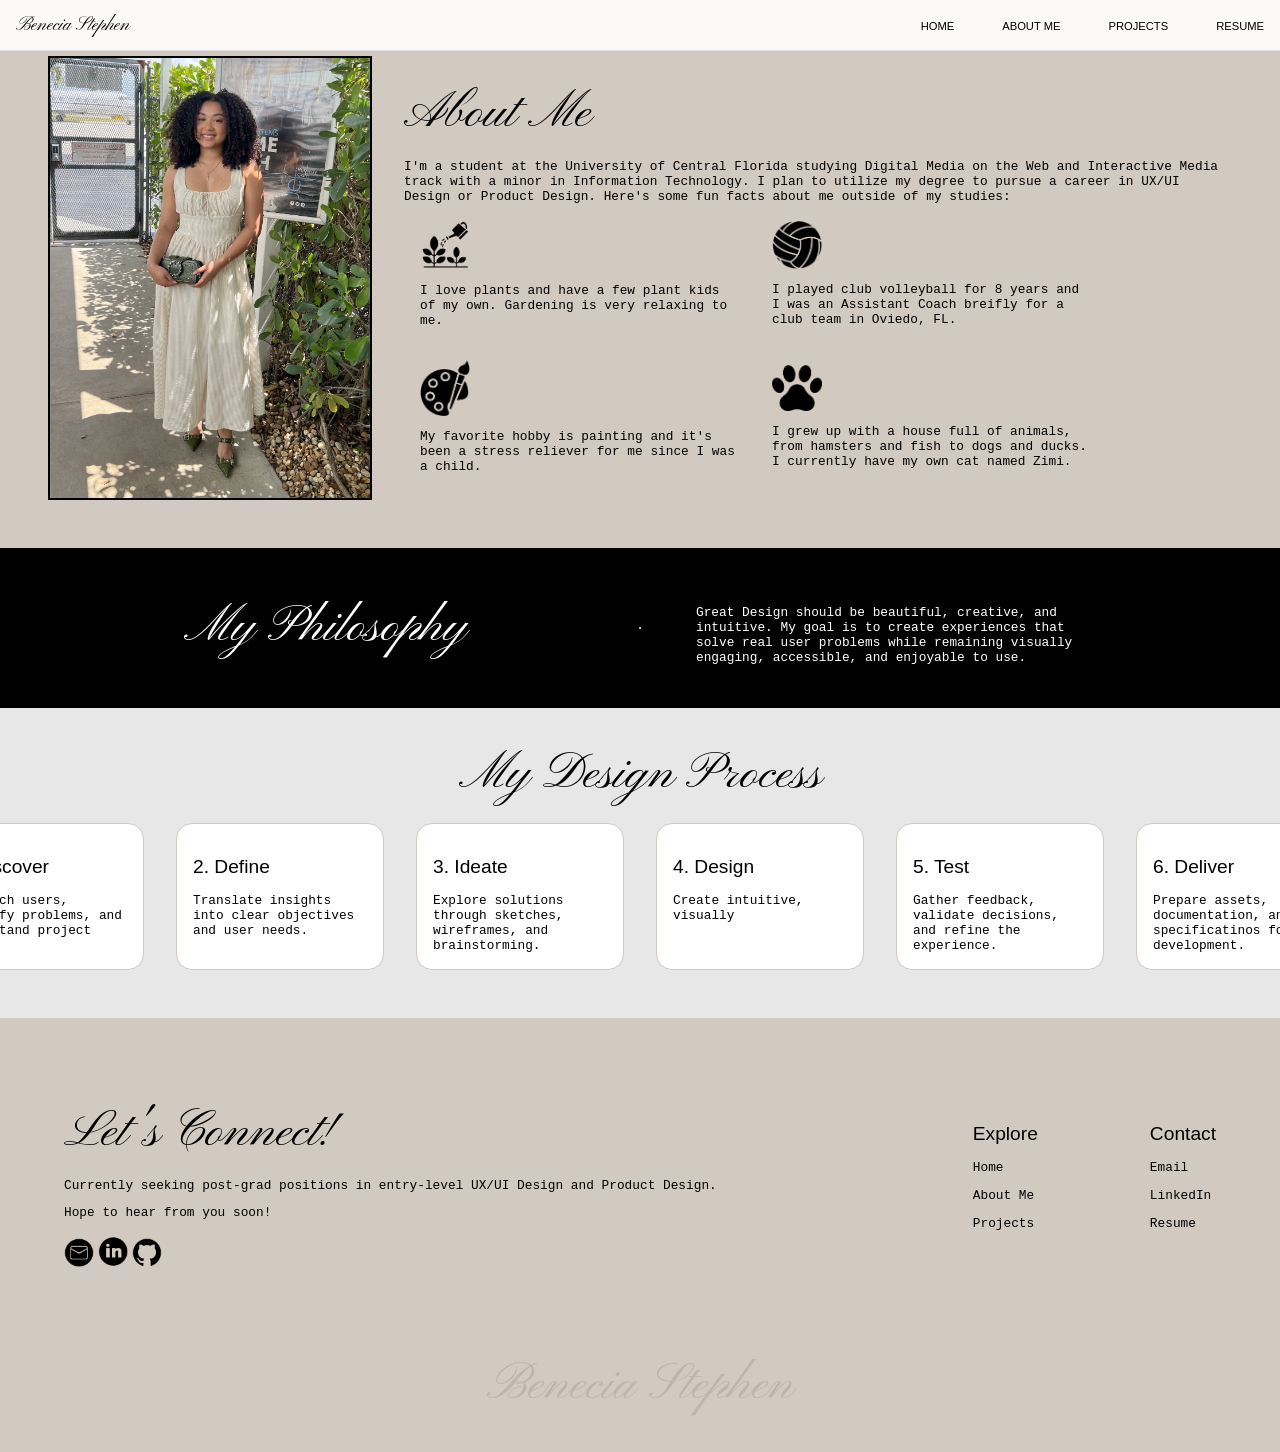
==== about.html @ 98b0ec75 "first commit" ====
<DOCTYPE! html>
<html lang="en">
<head>
    <meta charset="UTF-8">
    <meta name="viewport" content="width=device-width, initial-scale=1.0">
    <title>Benecia Stephen Portfolio</title>
    <link rel="preconnect" href="https://fonts.googleapis.com">
    <link rel="preconnect" href="https://fonts.gstatic.com" crossorigin>
    <link href="https://fonts.googleapis.com/css2?family=Pinyon+Script&display=swap" rel="stylesheet">
    <link href="https://fonts.googleapis.com/css2?family=Great+Vibes&display=swap" rel="stylesheet">
    <link rel="stylesheet" href="style.css">
</head>
<body>
<nav>
    <div class="navbar">
        <a href="home.html">
        <h1 class="logo" style="color: black;">Benecia Stephen</h1>
        </a>
        <input type="checkbox" id="menu-toggle" class="menu-toggle">
        <label for="menu-toggle" class="hamburger">
            <span class="bar"></span>
            <span class="bar"></span>
            <span class="bar"></span>
        </label>
        <ul class="nav-links">
            <li><a href="home.html">HOME</a></li>
            <li><a href="about.html">ABOUT ME</a></li>
            <li><a href="projects.html">PROJECTS</a></li>
            <li><a href="img/digitalmediaresume.pdf">RESUME</a></li>
        </ul>
    </div>
</nav>
<div class="about-container">
    <img src="img/me.jpeg" alt="benecia stephen photo" width="auto" height="auto" class="me">
    <div class="about">
        <h1 style="margin-bottom: 0;">About Me</h1>
        <p>I'm a student at the University of Central Florida studying Digital Media on the Web and Interactive Media track with a minor in Information Technology. I plan to utilize my degree to pursue a career in UX/UI Design or Product Design. Here's some fun facts about me outside of my studies:</p>
        <div class="interests-container">
            <div class="interests-item">
                <img src="img/4.png" alt="gardening icon" width="50rem" height="auto">
                <p>I love plants and have a few plant kids of my own. Gardening is very relaxing to me.</p>
            </div>
                <div class="interests-item">
                <img src="img/5.png" alt="gardening icon" width="50rem" height="auto">
                <p>I played club volleyball for 8 years and I was an Assistant Coach breifly for a club team in Oviedo, FL.</p>
            </div>
                <div class="interests-item">
                <img src="img/6.png" alt="gardening icon" width="50rem" height="auto">
                <p>My favorite hobby is painting and it's been a stress reliever for me since I was a child.</p>
            </div>
                <div class="interests-item">
                <img src="img/7.png" alt="gardening icon" width="50rem" height="auto">
                <p>I grew up with a house full of animals, from hamsters and fish to dogs and ducks. I currently have my own cat named Zimi.</p>
            </div>
        </div>
    </div>
</div>
<div class="philosophy">
    <h1>My Philosophy</h1>
    <hr>
    <p>Great Design should be beautiful, creative, and intuitive. My goal is to create experiences that solve real user problems while remaining visually engaging, accessible, and enjoyable to use.</p>
</div>
<div class="process-container">
    <h1>My Design Process</h1>
    <div class="process">
        <div class="process-item">
            <h2>1. Discover</h2>
            <p>Research users, identify problems, and understand project goals.</p>
        </div>
        <div class="process-item">
            <h2>2. Define</h2>
            <p>Translate insights into clear objectives and user needs.</p>
        </div>
        <div class="process-item">
            <h2>3. Ideate</h2>
            <p>Explore solutions through sketches, wireframes, and brainstorming.</p>
        </div>
        <div class="process-item">
            <h2>4. Design</h2>
            <p>Create intuitive, visually </p>
        </div>
        <div class="process-item">
            <h2>5. Test</h2>
            <p>Gather feedback, validate decisions, and refine the experience.</p>
        </div>
        <div class="process-item">
            <h2>6. Deliver</h2>
            <p>Prepare assets, documentation, and specificatinos for development.</p>
        </div>
    </div>
</div>
<footer>
    <div class="footer-container">
        <div class="footer-description">
            <h1>Let's Connect!</h1>
            <p>Currently seeking post-grad positions in entry-level UX/UI Design and Product Design.</p>
            <p>Hope to hear from you soon!</p>
            <div style="margin-top: 1rem;" class="footer-icons">
            <a href="mailto:beneciastephen@gmail.com"><img src="img/email.png" alt="email icon" width="30rem" height="auto"></a>
            <a href="https://www.linkedin.com/in/benecia-stephen-3aaa812a2"><img src="img/linkedin.png" alt="linkedin icon" width="30rem" height="auto"></a>
            <a href="https://github.com/beneciastephen"><img src="img/3.png" alt="linkedin icon" width="30rem" height="auto"></a>
            </div>
        </div>
        <div class="footer-nav">
            <div class="contact-item">
                <h2>Explore</h2>
                <a href="home.html"><p>Home</p></a>
                <a href="about.html"><p>About Me</p></a>
                <a href="projects.html"><p>Projects</p></a>
            </div>
            <div class="contact-item">
                <h2>Contact</h2>
                <a href="mailto:beneciastephen@gmail.com"><p>Email</p></a>
                <a href=""><p>LinkedIn</p></a>
                <a href="img/digitalmediaresume.pdf"><p>Resume</p></a>
            </div>
        </div>
    </div>
    <a href="home.html">
    <h1 style="color: #beb4aa;">Benecia Stephen</h1>
    </a>
</footer>
<script src="script.js"></script>
</body>
</html>
---- style.css ----
body{
    background-color: #e7e7e7;
    margin: 0%;
}
h1 {
  font-family: "Pinyon Script", cursive;
  font-weight: 400;    
  font-size: clamp(2.5rem, 4vw, 10rem);
  font-style: normal;
}
h3 {
    font-family: 'Courier New', Courier, monospace;
    font-size: clamp(0.8rem, 1vw, 1.5rem);
}
.subtitle{
    display: flex;
    justify-content: center;
    margin: 0.5rem;
}
.logo{
    font-size: clamp(1rem, 1.5vw, 2.5rem);
    line-height: 1rem;
    margin: 1rem;
}
h2 {
  font-family: "Montserrat", sans-serif;
  font-optical-sizing: auto;
  font-weight: 100;
  font-style: normal;
  font-size: clamp(1rem, 1.5vw, 2rem);
}
p {
    font-family: 'Courier New', Courier, monospace;
    font-size: clamp(0.8rem, 1vw, 2rem);
}
nav {
    background-color: white;
    position: fixed;
    width:100%;
    backdrop-filter: blur(10px);
    background-color: rgba(255, 255, 255, 0.9);
    border-bottom: 1px solid rgba(0,0,0,0.1);
}
.navbar {
    display: flex;
    flex-direction: row;
    align-items: center;
    justify-content:space-between;
    gap: 3rem;
    margin-bottom: 0rem;
}
.nav-links {
    display:flex;
    flex-direction: row;
    gap: 3rem;
    align-items: right;
    list-style: none;
    margin: 1rem;
}
li a {
    font-family: "Montserrat", sans-serif;
    font-size: clamp(0.7rem, 0.8vw, 1.2rem);
    font-weight: 100;
    font-style: normal;
    text-decoration:none;
    color: black;
}   
.navbar .menu-toggle{
    display: none;
}
.navbar .hamburger{
    display: none;
}
.bar {
    display: block;
    width: 1rem;
    height: 0.1rem;
    margin: 0.2rem auto;
    transition: all 0.3s ease-in-out;
    background-color: #101010;
}
header {
    display: flex;
    flex-direction: row;
    padding: 2rem 3rem;
    align-items: center;
    justify-content: center;
    background-color: #d2c9c0;
    gap: 1rem;
    margin-bottom: 3rem;
}
.headshot {
    width: clamp(16rem, 35vw, 200rem);
    margin-top: 1rem;
}
.intro-title {
    line-height: 0.4rem;
}
.intro-title a:hover {
    display:inline-block;
    transform: scale(1.2);
}
.intro-title h1 {
    font-size: clamp(4.2rem, 10vw, 20rem);
}
.intro-title h2 {
    font-size: clamp(0.95rem, 1.8vw, 2rem);
    line-height: 1rem;
}
.intro-title p {
    font-size: clamp(0.8rem, 1.5vw, 5rem);
    line-height: 0.8rem;
    margin-bottom: 1.5rem;
}
.skills {
    justify-content: center;
    align-items: center;
    justify-content: center;
    padding: 2rem;
    background-image: url(img/stripes.png);
    background-size: cover;
}
.skills-container {
    display: grid;
    grid-template-columns: 20rem 20rem 20rem;
    grid-template-rows: auto ;
    gap: 3rem;
    justify-content: center;
}
.skills-item {
    background-color: white;
    border: 1px solid #d2c9c0;
    border-radius: 3rem;
    padding: 1.5rem;
}
.skills-item h2{
    font-size: clamp(1.1rem, 1.3vw, 3rem);
}
.skills-item p {
    color:black;
    border:2px solid black;
    border-radius: 5rem;
    padding: 0.3rem 1rem;
    display: inline-block;
}
.skills-item p:hover {
    color: white;
    background-color: black;
}
.skills-item img:hover {
    transform: scale(2rem);
}
.experience-group {
    display: flex;
    flex-direction:column;
    gap: 1rem;
    padding: 1rem;
}
.dropdown {
    border-radius: 1rem;
    background-color: white;
    border: 1px solid #d2c9c0;
}
.dropdown input {
    display: none;
}
.dropdown label {
    display: flex;
    justify-content: space-between;
    align-items: center;
    padding: 2rem;
    cursor: pointer;
    font-weight: bold;
}
.dropdown label::after {
    content: "+";
    font-size: 2rem;
}
.dropdown input:checked + label::after {
    content: "−";
}
.content {
    max-height: 0;
    overflow: hidden;
    transition: max-height 0.3s ease;
    padding: 0rem 2rem;
}
.dropdown input:checked ~ .content {
    max-height: 300px;
    padding: 2rem;
}
.footer-container {
    display: flex;
    padding: 3rem;
    align-items: center;
    color:black;
    justify-content:space-between;
    width:90%;
}
footer{
    display:flex;
    flex-direction: column;
    background-color: #d2c9c0;
    align-items: center;
    
}
.footer-description {
    display: flex;
    flex-direction: column;
}
.footer-description h1, p {
    margin-bottom: 0;
}
.footer-nav {
    display: flex;
    flex-direction: row;
    gap: 7rem;
}
.footer-icons a:hover {
    display:inline-block;
    transform: scale(1.3);
}
.contact-item a {
    color: black;
}
.contact-item a:hover {
    color:white;
}
a {
    text-decoration: none;
}
.me  {
    width: clamp(15rem, 25vw, 30rem);
    height: auto;
    margin-top: 0.5rem;
    border: 2px solid black;
    align-items: center;
}
.about-container {
    display: flex;
    gap: 2rem;
    padding: 3rem;
    background-color:#d2c9c0;
}
.interests-container {
    display: grid;
    grid-template-columns: 20rem 20rem;
    grid-template-rows: auto;
    grid-gap: 2rem;
    align-items: center;
    padding: 1rem;
}
.interest-item {
    display: flex;
    align-items: center;
    background-color: white;
}
.process {
    display: grid;
    grid-template-columns: 13rem 13rem 13rem 13rem 13rem 13rem;
    justify-content: center;
    gap: 2rem;
    padding: 1rem;
}
.process-item {
    background-color: #ffffff;
    color: rgb(0, 0, 0);
    border-radius: 1rem;
    padding: 1rem;
    border: 1px solid #d2c9c0;
}
.process-container h1{
    display: flex;
    justify-content: center;
    margin-bottom: 0rem;
}
.process-container {
    margin-bottom: 2rem;
}
button {
    color: rgb(255, 255, 255);
    background-color: #d2c9c0;
    border: none;
    border-radius: 2rem;
    padding: clamp(0.5rem, 0.7vw, 3rem);
    font-family: "Montserrat", sans-serif; 
    font-size: clamp(0.8rem, 1vw, 1.5rem);
    display: flex;
    justify-content: right;
    margin-top: 1rem;
}
button:hover {
    background-color:black;
}
button a {
    color: white;
}
.philosophy {
    display: grid;
    grid-template-columns: 25rem 1rem 25rem;
    grid-template-rows: 10rem;
    align-items: center;
    justify-content: center;
    gap:3rem;
    margin-bottom: 2rem;
    background-color: black;
    color:white;
}
.projects {
    margin-bottom: 2rem;
}
.projects h1 {
    display: flex;
    padding: 3.5rem 0 0.55rem;
    margin-bottom: o;
    justify-content: center;
}
.projects-item {
    display: flex;
    flex-direction: row;
    padding: 2rem;
    align-items: center;
    gap:3rem;
}
.projects-item img {
    width: clamp(14rem, 20vw, 25rem);
}

@media (max-width: 768px) {

    .nav-links {
        display: none;
        flex-direction: column;
        position: absolute;
        top: 2rem;
        right: 1rem;
        padding: 1rem;
        border-radius: 0.3rem;
    }
    .menu-toggle:checked ~ .nav-links {
        display: flex;
        flex-direction: column;
        background-color: white;
        gap: 1rem;
        margin: 0rem;
    }
    .menu-toggle {
        display: none;
    }

    .navbar .hamburger {
        display: block;
        font-size: 2rem;
        cursor: pointer;
        justify-content: right;
        margin: 1rem;
    }
    header{
        display: flex;
        flex-wrap: wrap;
        justify-content: center;
    }
    .skills-container {
        display: grid;
        grid-template-columns: 15rem;
        gap: 0.5rem;
    }
    .footer-container {
        display: flex;
        flex-direction: column;
        padding: 1rem;
    }
    .about-container {
        flex-direction: column;
    }
    .interests-container {
        grid-template-columns: 10rem;
    }
    .me {
        justify-content: center;
    }
    .about {
        display: flex;
        flex-direction: column;
        justify-content: center;
        align-items: center;
    }
    .process {
        grid-template-columns: 17rem;
        gap: 1rem;
    }
    .philosophy {
        display: inline-block;
        grid-template-columns: 20rem;
        grid-template-rows: 5rem 5rem;
        grid-gap: 0;
        padding: 1rem;
        justify-content: center;
    }
    .projects-item {
        flex-direction: column;
    }
}
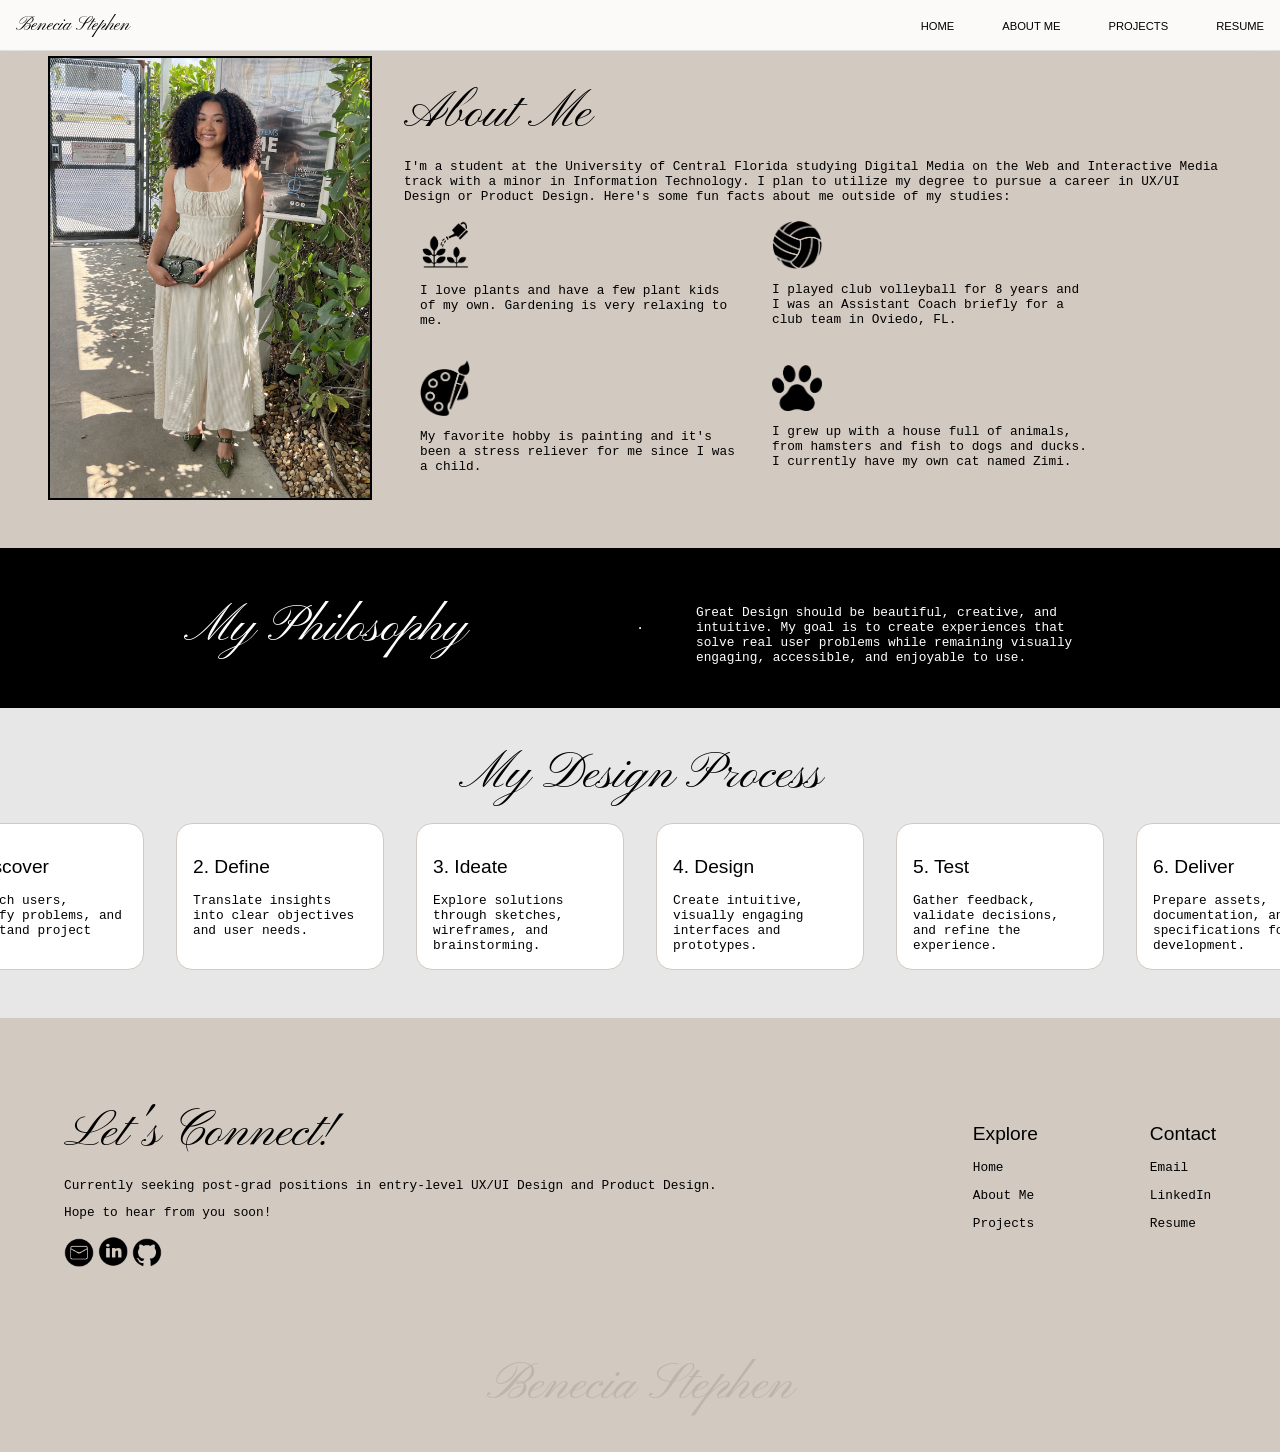
==== commit f13a2a6f: "update" ====
--- a/about.html
+++ b/about.html
@@ -13,7 +13,7 @@
 <body>
 <nav>
     <div class="navbar">
-        <a href="home.html">
+        <a href="index.html">
         <h1 class="logo" style="color: black;">Benecia Stephen</h1>
         </a>
         <input type="checkbox" id="menu-toggle" class="menu-toggle">
@@ -23,7 +23,7 @@
             <span class="bar"></span>
         </label>
         <ul class="nav-links">
-            <li><a href="home.html">HOME</a></li>
+            <li><a href="index.html">HOME</a></li>
             <li><a href="about.html">ABOUT ME</a></li>
             <li><a href="projects.html">PROJECTS</a></li>
             <li><a href="img/digitalmediaresume.pdf">RESUME</a></li>
@@ -42,7 +42,7 @@
             </div>
                 <div class="interests-item">
                 <img src="img/5.png" alt="gardening icon" width="50rem" height="auto">
-                <p>I played club volleyball for 8 years and I was an Assistant Coach breifly for a club team in Oviedo, FL.</p>
+                <p>I played club volleyball for 8 years and I was an Assistant Coach briefly for a club team in Oviedo, FL.</p>
             </div>
                 <div class="interests-item">
                 <img src="img/6.png" alt="gardening icon" width="50rem" height="auto">
@@ -77,7 +77,7 @@
         </div>
         <div class="process-item">
             <h2>4. Design</h2>
-            <p>Create intuitive, visually </p>
+            <p>Create intuitive, visually engaging interfaces and prototypes.</p>
         </div>
         <div class="process-item">
             <h2>5. Test</h2>
@@ -85,7 +85,7 @@
         </div>
         <div class="process-item">
             <h2>6. Deliver</h2>
-            <p>Prepare assets, documentation, and specificatinos for development.</p>
+            <p>Prepare assets, documentation, and specifications for development.</p>
         </div>
     </div>
 </div>
@@ -104,19 +104,19 @@
         <div class="footer-nav">
             <div class="contact-item">
                 <h2>Explore</h2>
-                <a href="home.html"><p>Home</p></a>
+                <a href="index.html"><p>Home</p></a>
                 <a href="about.html"><p>About Me</p></a>
                 <a href="projects.html"><p>Projects</p></a>
             </div>
             <div class="contact-item">
                 <h2>Contact</h2>
                 <a href="mailto:beneciastephen@gmail.com"><p>Email</p></a>
-                <a href=""><p>LinkedIn</p></a>
+                <a href="https://www.linkedin.com/in/benecia-stephen-3aaa812a2"><p>LinkedIn</p></a>
                 <a href="img/digitalmediaresume.pdf"><p>Resume</p></a>
             </div>
         </div>
     </div>
-    <a href="home.html">
+    <a href="index.html">
     <h1 style="color: #beb4aa;">Benecia Stephen</h1>
     </a>
 </footer>
--- a/style.css
+++ b/style.css
@@ -308,12 +308,14 @@
 }
 .projects {
     margin-bottom: 2rem;
+    margin-top: 0;
 }
 .projects h1 {
     display: flex;
     padding: 3.5rem 0 0.55rem;
-    margin-bottom: o;
-    justify-content: center;
+    margin-bottom: 0;
+    justify-content: center;
+    margin-top: 0;
 }
 .projects-item {
     display: flex;
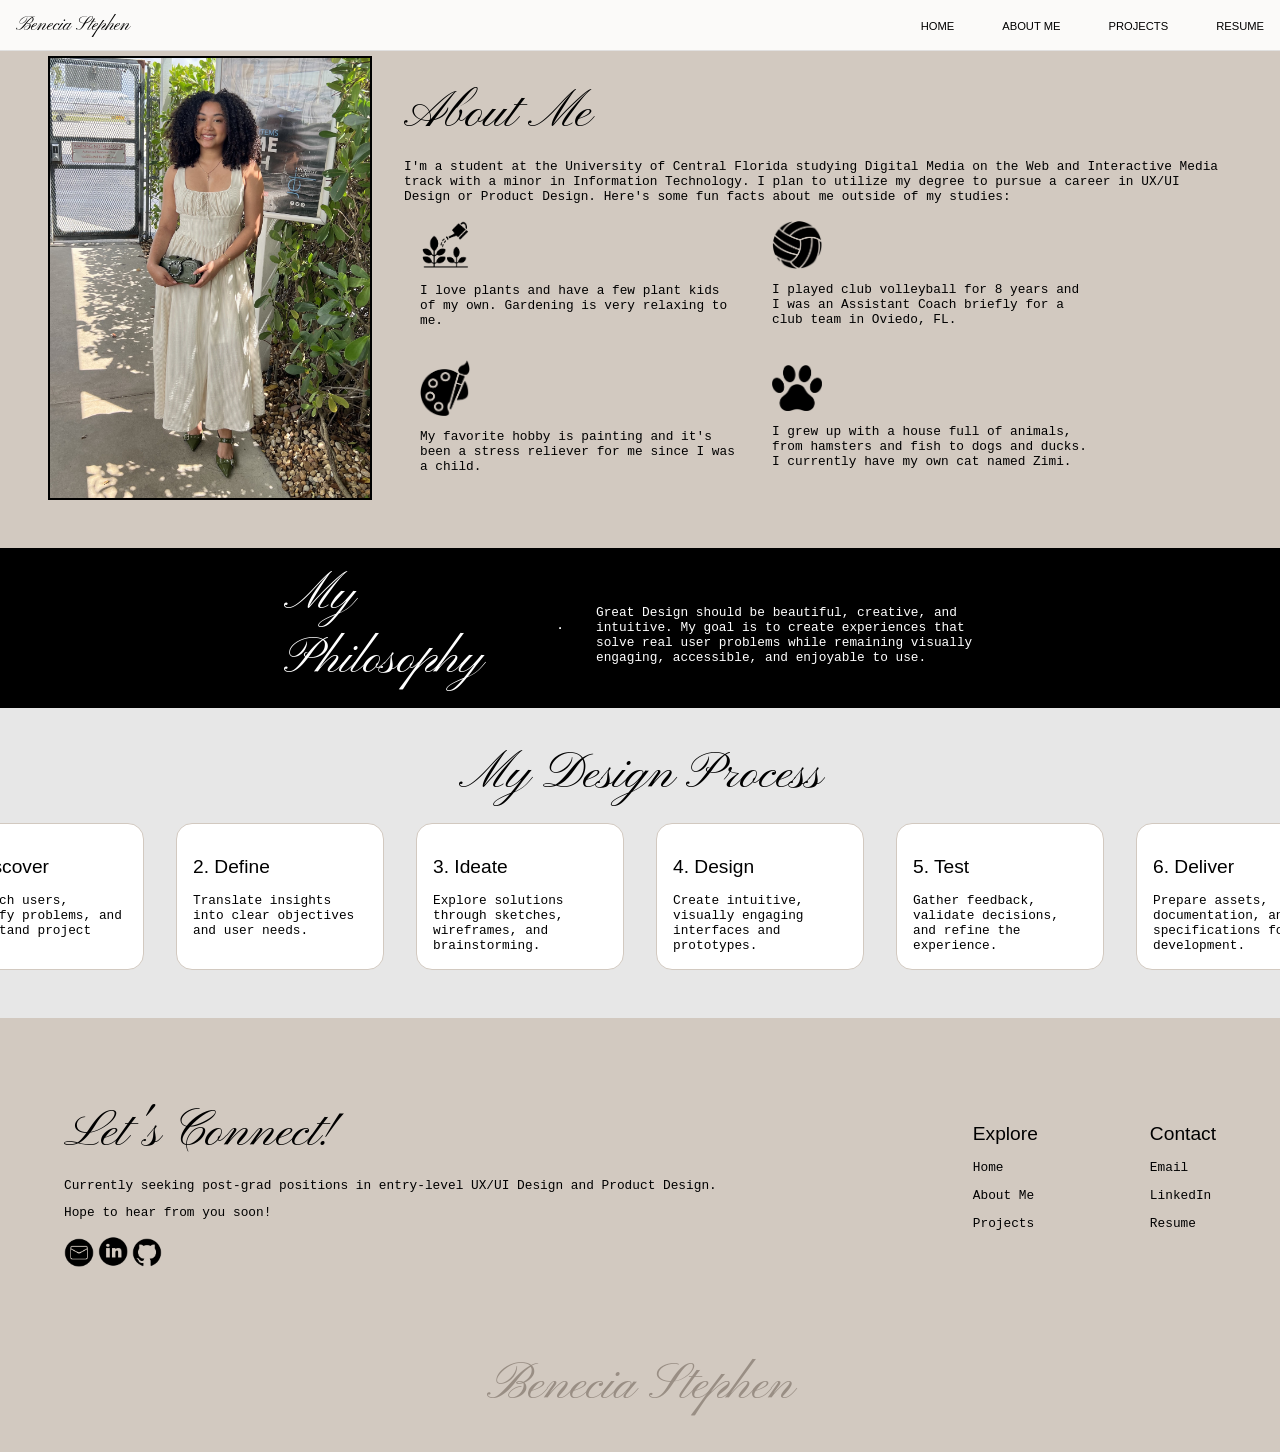
==== commit 8baa2ff6: "update" ====
--- a/about.html
+++ b/about.html
@@ -117,7 +117,7 @@
         </div>
     </div>
     <a href="index.html">
-    <h1 style="color: #beb4aa;">Benecia Stephen</h1>
+    <h1 style="color: #998e84;">Benecia Stephen</h1>
     </a>
 </footer>
 <script src="script.js"></script>
--- a/style.css
+++ b/style.css
@@ -297,11 +297,11 @@
 }
 .philosophy {
     display: grid;
-    grid-template-columns: 25rem 1rem 25rem;
+    grid-template-columns: 15rem 0.5rem 25rem;
     grid-template-rows: 10rem;
     align-items: center;
     justify-content: center;
-    gap:3rem;
+    gap: 2rem;
     margin-bottom: 2rem;
     background-color: black;
     color:white;
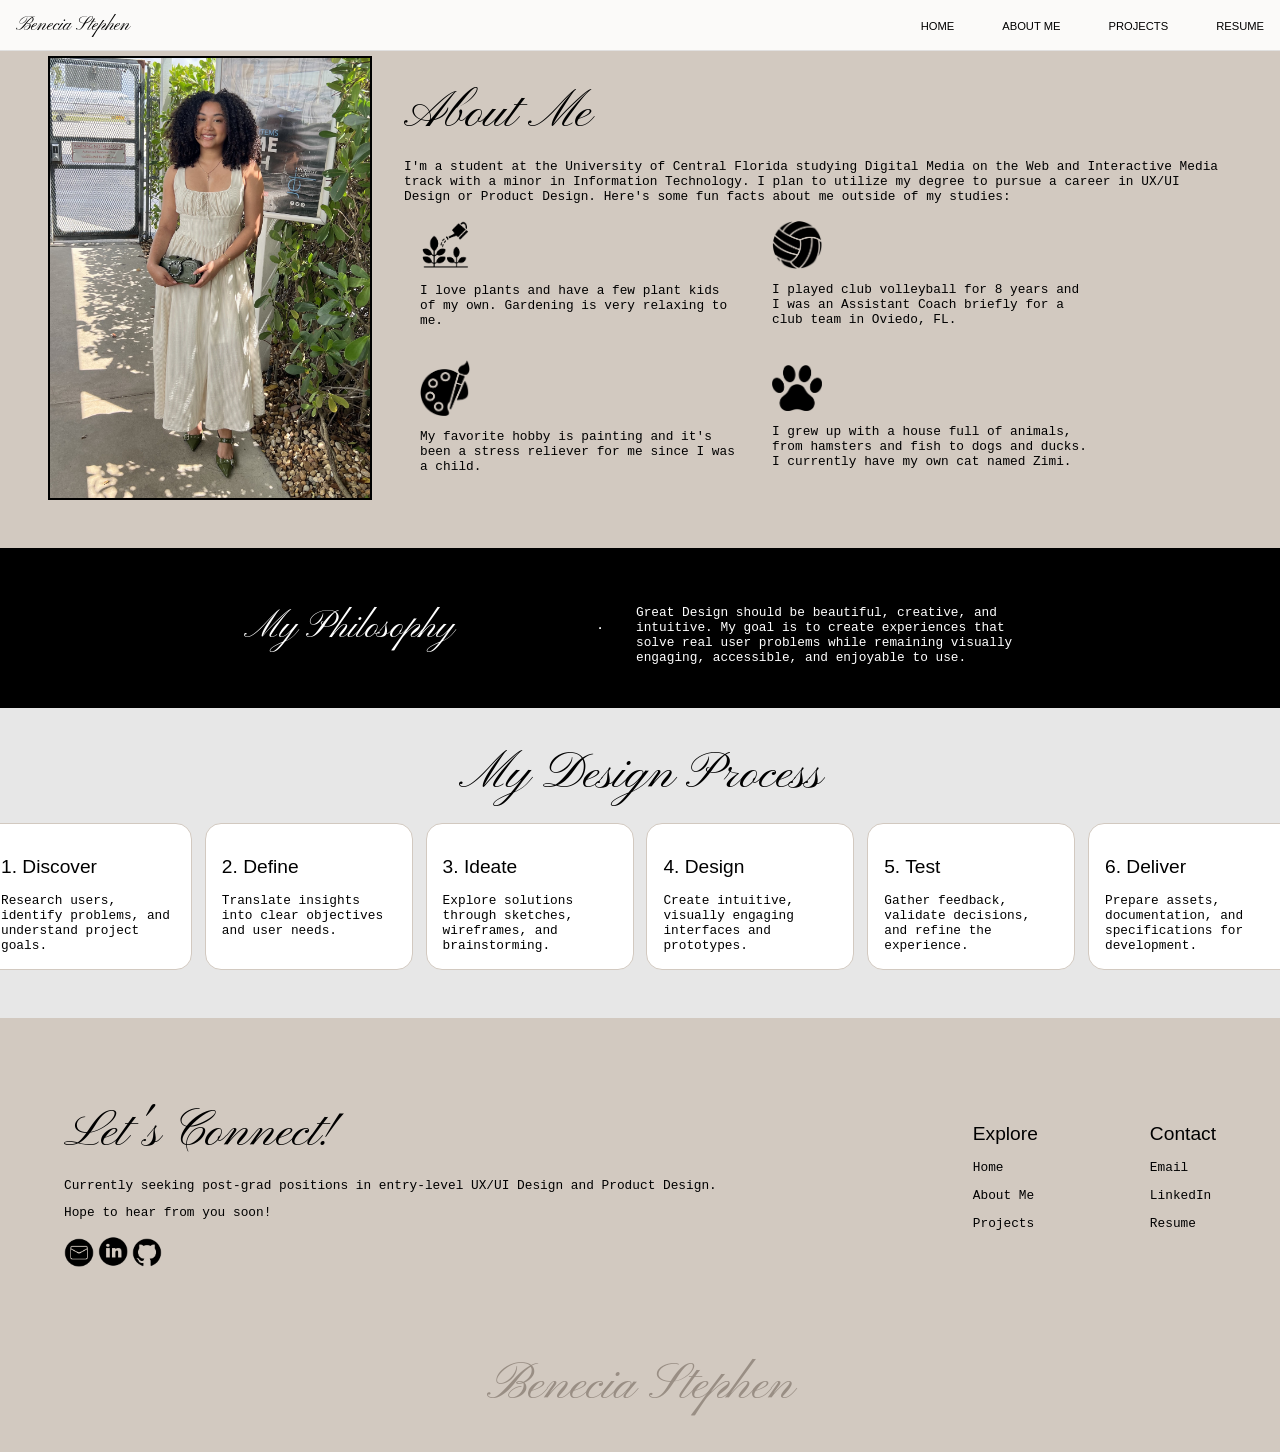
==== commit d363912f: "update" ====
--- a/about.html
+++ b/about.html
@@ -26,7 +26,7 @@
             <li><a href="index.html">HOME</a></li>
             <li><a href="about.html">ABOUT ME</a></li>
             <li><a href="projects.html">PROJECTS</a></li>
-            <li><a href="img/digitalmediaresume.pdf">RESUME</a></li>
+            <li><a href="img/Benecia_Stephen_Resume.pdf">RESUME</a></li>
         </ul>
     </div>
 </nav>
--- a/style.css
+++ b/style.css
@@ -259,7 +259,7 @@
     display: grid;
     grid-template-columns: 13rem 13rem 13rem 13rem 13rem 13rem;
     justify-content: center;
-    gap: 2rem;
+    gap: clamp(0.5rem, 1vw, 2rem);
     padding: 1rem;
 }
 .process-item {
@@ -297,7 +297,7 @@
 }
 .philosophy {
     display: grid;
-    grid-template-columns: 15rem 0.5rem 25rem;
+    grid-template-columns: 20rem 0.5rem 25rem;
     grid-template-rows: 10rem;
     align-items: center;
     justify-content: center;
@@ -305,6 +305,9 @@
     margin-bottom: 2rem;
     background-color: black;
     color:white;
+}
+.philosophy h1 {
+    font-size: clamp(2rem, 3vw, 4.5rem);
 }
 .projects {
     margin-bottom: 2rem;
